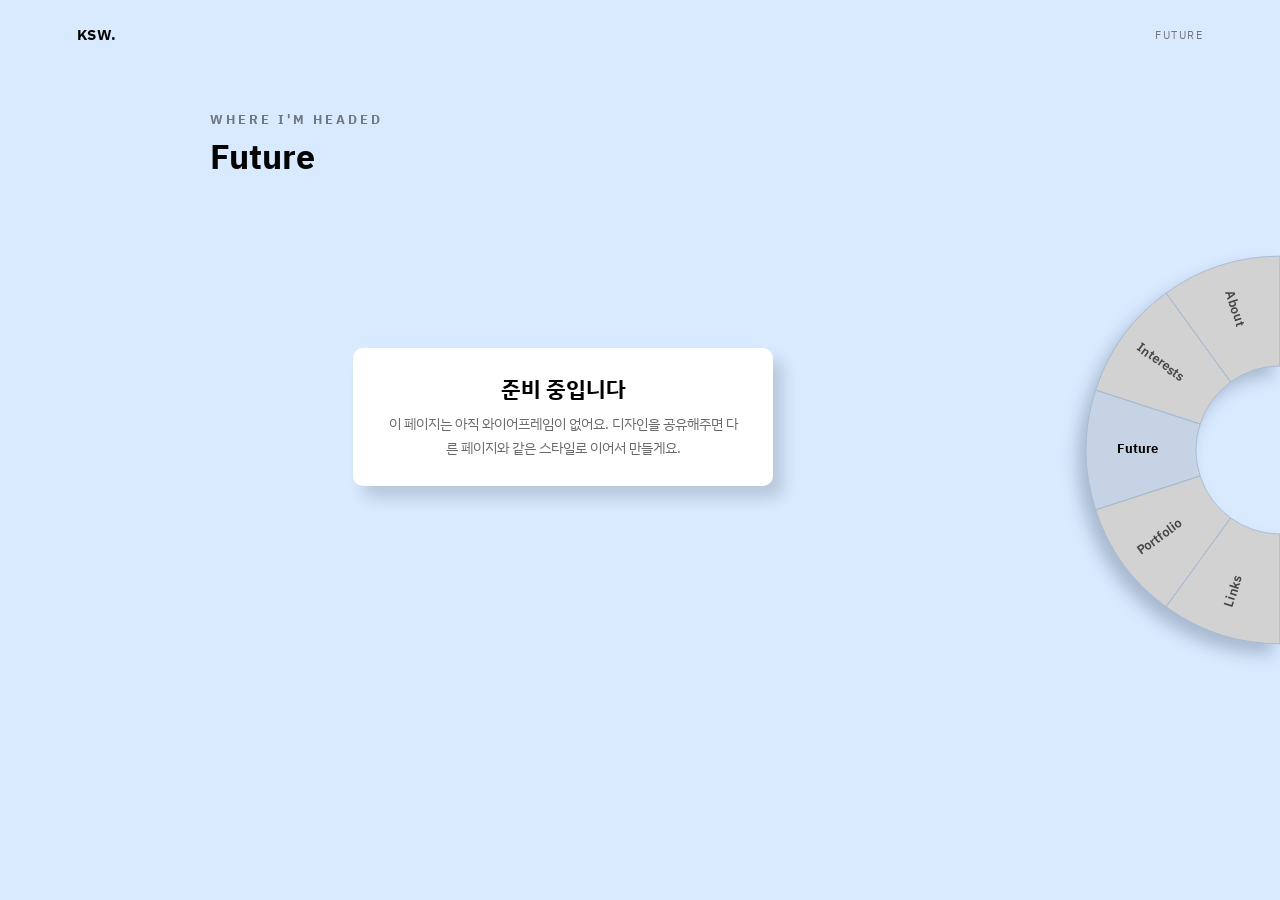
==== future.html @ 8eec10b5 "1st commit" ====
<!doctype html>
<html lang="ko">
  <head>
    <meta charset="UTF-8" />
    <meta name="viewport" content="width=device-width, initial-scale=1.0" />
    <title>Future — 김승원</title>
    <link rel="stylesheet" href="Styles/Default_styles.css" />
    <link rel="stylesheet" href="Styles/wheel-menu.css" />
    <link rel="stylesheet" href="Styles/subpage.css" />
    <script src="Scripts/wheel-menu.js" defer></script>
  </head>
  <body class="subpage-body">
    <nav class="subpage-nav">
      <a class="subpage-logo" href="index.html">KSW</a>
      <span class="subpage-crumb">Future</span>
    </nav>

    <main class="subpage-page">
      <nav class="wheel-wrap" data-wheel-menu data-active="Future" aria-label="주요 메뉴">
        <svg viewBox="0 0 520 520" preserveAspectRatio="none" xmlns="http://www.w3.org/2000/svg"></svg>
      </nav>

      <div class="subpage-container">
        <div>
          <p class="subpage-eyebrow">Where I'm Headed</p>
          <h1 class="subpage-title">Future</h1>
        </div>

        <div class="stub-panel">
          <div class="content-card">
            <h2>준비 중입니다</h2>
            <p>이 페이지는 아직 와이어프레임이 없어요. 디자인을 공유해주면 다른 페이지와 같은 스타일로 이어서 만들게요.</p>
          </div>
        </div>
      </div>
    </main>
  </body>
</html>
---- Styles/Default_styles.css ----
@import url('https://fonts.googleapis.com/css2?family=IBM+Plex+Sans+KR:wght@300;400;500;600;700;800;900&display=swap');

:root {
  --page-bg: #dce9fb;
  --box: #adadad;
  --ink: #050505;
  --wheel: #c7c7c7;
  --wheel-line: #1a1a1a;
}

/* Design system variables from spec */
:root {
  --design-bg: #d9eaff;
  --base-gap: 45px;
  --wide-gap: 70px;
  --shadow-x: 10px;
  --shadow-y: 12px;
  --shadow-blur: 15px;
  --shadow-color: rgba(15, 24, 38, 0.16);
  --font-ui: "IBM Plex Sans KR", Pretendard, "Noto Sans KR", Arial, sans-serif;
  --text-regular-size: 25px;
  --text-emphasis-size: 45px;
  --text-subject-size: 70px;
  --text-regular-leading: 45px;
  --text-emphasis-leading: 45px;
  --text-subject-leading: 70px;
}

* {
  box-sizing: border-box;
}

/* smooth crossfade + gentle scale when navigating between pages */
@view-transition {
  navigation: auto;
}
@keyframes vt-fade-in {
  from {
    opacity: 0;
    transform: scale(0.98);
  }
  to {
    opacity: 1;
    transform: scale(1);
  }
}
@keyframes vt-fade-out {
  from {
    opacity: 1;
    transform: scale(1);
  }
  to {
    opacity: 0;
    transform: scale(1.02);
  }
}
::view-transition-old(root) {
  animation: 280ms cubic-bezier(0.4, 0, 0.2, 1) both vt-fade-out;
}
::view-transition-new(root) {
  animation: 280ms cubic-bezier(0.4, 0, 0.2, 1) both vt-fade-in;
}

html,
body {
  margin: 0;
  min-height: 100%;
}

body {
  min-width: 320px;
  overflow: hidden;
  background: var(--page-bg);
  font-family: var(--font-ui);
  -webkit-font-smoothing: antialiased;
  -moz-osx-font-smoothing: grayscale;
}

.intro-page {
  position: relative;
  min-height: 100vh;
  overflow: hidden;
  background: var(--page-bg);
  display: flex;
  align-items: center;
  justify-content: center;
  padding: 40px 0;
}

.photo-stack {
  position: absolute;
  left: 6.5%;
  top: 18%;
  width: 300px;
  height: 360px;
}

.photo-card {
  position: absolute;
  margin: 0;
  background: #c4c4c4;
  border: 1.5px solid rgba(15, 24, 38, 0.24);
  box-shadow: 14px 16px 32px rgba(0, 0, 0, 0.18);
}

.photo-card--note {
  z-index: 3;
  left: 0;
  top: 0;
  width: 150px;
  height: 150px;
  display: grid;
  place-items: center;
}
.photo-card--middle {
  z-index: 2;
  left: 100px;
  top: 92px;
  width: 170px;
  height: 160px;
}
.photo-card--bottom {
  z-index: 1;
  left: 38px;
  top: 230px;
  width: 220px;
  height: 150px;
}
.photo-card figcaption {
  padding: 1rem;
  color: #1d1d1d;
  font-size: clamp(0.95rem, 1.25vw, 1.05rem);
  font-weight: 600;
  line-height: 1.45;
  text-align: center;
}

.intro-copy {
  position: absolute;
  top: 50%;
  left: 50%;
  transform: translate(-50%, -50%);
  width: min(780px, 84vw);
  z-index: 2;
  text-align: center;
  color: var(--ink);
}
.intro-role {
  margin: 0;
  font-size: clamp(2.6rem, 4vw, 4.4rem);
  font-weight: 800;
  line-height: 1.08;
  letter-spacing: 0.02em;
  text-transform: uppercase;
}
.intro-name {
  position: relative;
  margin: 0.35rem 0 0;
  font-size: clamp(5.8rem, 11vw, 9.8rem);
  font-weight: 900;
  line-height: 0.92;
  letter-spacing: -0.12em;
  text-shadow: 10px 12px 20px rgba(0, 0, 0, 0.18);
}

.wheel-wrap {
  position: absolute;
  top: 50%;
  right: 5.5%;
  margin: 0;
  width: min(340px, 28vw);
  aspect-ratio: 360 / 520;
  transform: translateY(-50%);
}

.page-anchor-section {
  margin: 0 auto 1.5rem;
  padding: 1.25rem 1.5rem;
  max-width: 44rem;
  background: rgba(255, 255, 255, 0.74);
  border: 1px solid rgba(15, 24, 38, 0.16);
  border-radius: 16px;
  box-shadow: 0 10px 24px rgba(15, 24, 38, 0.1);
}

.page-anchor-section h2 {
  margin: 0 0 0.4rem;
  font-size: clamp(1.2rem, 2vw, 1.6rem);
}

.page-anchor-section p {
  margin: 0;
  line-height: 1.6;
}

.wheel-wrap svg {
  width: 100%;
  height: 100%;
  overflow: visible;
}

.wedge-group {
  cursor: pointer;
  transition: transform 0.2s ease;
}

.wedge-path {
  fill: var(--wheel);
  stroke: var(--wheel-line);
  stroke-width: 1.4px;
  transition: fill 0.2s ease;
}

.wedge-group:hover .wedge-path,
.wedge-group:focus-within .wedge-path {
  fill: #9fb4ce;
}

.wedge-label {
  font-family: inherit;
  font-weight: 600;
  font-size: 15px;
  fill: #3a3a3a;
  pointer-events: none;
}

.wedge-label-active {
  font-size: 19px;
  font-weight: 800;
  fill: var(--ink);
}

@media (max-width: 700px) {
  body {
    overflow-x: hidden;
    overflow-y: auto;
  }
  .intro-page {
    min-height: 780px;
  }
  .photo-stack {
    left: 6%;
    top: 43%;
    width: 51%;
    height: 42%;
  }
  .intro-copy {
    top: 9%;
    left: 6%;
    text-align: left;
  }
  .intro-role {
    font-size: clamp(1.8rem, 8vw, 2.5rem);
  }
  .intro-name {
    font-size: clamp(5.2rem, 22vw, 7rem);
  }
  .wheel-wrap {
    top: auto;
    right: -28%;
    bottom: 5%;
    width: min(360px, 70vw);
  }
}
---- Styles/wheel-menu.css ----
/* Reusable semicircular wheel menu. Override .wheel-wrap placement per page as needed. */
.wheel-wrap {
  --wheel-fill: #d2d2d2;
  --wheel-divider: #a9bbd0;
  --wheel-hover: #9fb4ce;
  --wheel-label: #454545;
  --wheel-active: #050505;
  --wheel-base-width: 360px;
  --wheel-base-height: 520px;
  --wheel-base-font: 25px;
  --wheel-base-active-font: 31px;
  position: fixed;
  top: 50%;
  right: 0;
  margin: 0;
  width: min(420px, 36vw);
  aspect-ratio: var(--wheel-base-width) / var(--wheel-base-height);
  transform: translateY(-50%);
  z-index: 4;
  pointer-events: none;
}

.wheel-wrap svg {
  width: 100%;
  height: 100%;
  display: block;
  margin: 0;
  padding: 0;
  overflow: visible;
  pointer-events: auto;
  filter: drop-shadow(-8px 10px 8px rgba(42, 61, 85, 0.28));
  transform-box: fill-box;
  transform-origin: center center;
}

.wheel-wrap.wheel-transitioning svg {
  animation: wheel-spin 0.52s ease-in-out forwards;
}

@keyframes wheel-spin {
  from {
    transform: rotate(0deg);
  }
  to {
    transform: rotate(360deg);
  }
}

.wheel-wrap a {
  text-decoration: none;
}

.wedge-group {
  cursor: pointer;
  transition: transform 0.2s ease;
  transform-origin: center center;
  pointer-events: auto;
}

.wedge-path {
  fill: var(--wheel-fill);
  stroke: var(--wheel-divider);
  stroke-width: 1.2px;
  transition: fill 0.2s ease;
}

.wedge-path-active {
  fill: #c6d3e5;
}

.wedge-group:hover .wedge-path,
.wedge-group:focus-within .wedge-path {
  fill: var(--wheel-hover);
}

.wheel-divider {
  stroke: var(--wheel-divider);
  stroke-width: 1px;
  pointer-events: none;
}

.wedge-label {
  font-family: "IBM Plex Sans KR", Arial, sans-serif;
  font-size: calc(var(--wheel-base-font) * (100vw / 1728));
  font-weight: 600;
  fill: var(--wheel-label);
  pointer-events: none;
}

.wedge-label-active {
  font-size: calc(var(--wheel-base-active-font) * (100vw / 1728));
  font-weight: 700;
  fill: var(--wheel-active);
}

.wheel-hub {
  fill: transparent;
  stroke: none;
}
---- Styles/subpage.css ----
/* ============================================================
   subpage.css — shared foundation for every content page
   (About / Interests / Future / Portfolio / Links).

   Load order on a subpage:
     Default_styles.css  -> global tokens + hero page
     wheel-menu.css       -> the wheel nav component
     subpage.css           -> THIS file: shared subpage layout
     [page].css (optional)-> page-specific tweaks (e.g. about.css)
   ============================================================ */

body.subpage-body {
  overflow-x: hidden;
  overflow-y: auto;
  background: var(--design-bg, var(--page-bg));
}

.subpage-page {
  position: relative;
  min-height: 100vh;
  padding: 110px max(6vw, 40px) 140px;
  display: block;
}

/* sticky top bar: site logo + current page name */
.subpage-nav {
  position: fixed;
  top: 0;
  left: 0;
  right: 0;
  display: flex;
  align-items: center;
  justify-content: space-between;
  padding: 24px max(6vw, 40px);
  z-index: 30;
  background: linear-gradient(var(--design-bg, var(--page-bg)) 55%, transparent);
  pointer-events: none;
}
.subpage-nav a,
.subpage-nav span {
  pointer-events: auto;
}
.subpage-logo {
  font-weight: 800;
  font-size: 15px;
  letter-spacing: 0.5px;
  color: var(--ink);
  text-decoration: none;
}
.subpage-logo::after {
  content: ".";
}
.subpage-crumb {
  font-size: 11px;
  letter-spacing: 1.5px;
  text-transform: uppercase;
  color: rgba(5, 5, 5, 0.5);
}

/* main content column: leaves room on the right for the fixed wheel */
.subpage-container {
  width: min(860px, 94%);
  margin: 0 auto;
  padding-right: min(160px, 12vw);
  display: flex;
  flex-direction: column;
  gap: var(--wide-gap, 56px);
}

.subpage-eyebrow {
  font-weight: 800;
  font-size: 12.5px;
  letter-spacing: 3px;
  text-transform: uppercase;
  color: rgba(5, 5, 5, 0.5);
  margin: 0 0 6px;
}
.subpage-title {
  margin: 0;
  font-size: clamp(24px, 3vw, 34px);
  font-weight: 800;
  color: var(--ink);
}

/* generic white content card */
.content-card {
  background: #fff;
  border-radius: 10px;
  padding: 26px 30px;
  margin-bottom: 24px;
  box-shadow: var(--shadow-x, 10px) var(--shadow-y, 12px) var(--shadow-blur, 15px)
    var(--shadow-color, rgba(15, 24, 38, 0.16));
}

/* placeholder for a photo not yet supplied */
.placeholder-photo {
  background: var(--box, #adadad);
  border: 1.5px solid rgba(15, 24, 38, 0.24);
  box-shadow: var(--shadow-x, 10px) var(--shadow-y, 12px) var(--shadow-blur, 15px)
    var(--shadow-color, rgba(15, 24, 38, 0.16));
  display: flex;
  align-items: center;
  justify-content: center;
  flex-direction: column;
  gap: 8px;
  text-align: center;
  color: #2b2b2b;
  flex-shrink: 0;
}
.placeholder-photo svg {
  width: 30px;
  height: 30px;
  opacity: 0.55;
}
.placeholder-photo span {
  font-size: 12px;
  line-height: 1.5;
  padding: 0 10px;
}

/* two-photo overlapping collage, used by interest cards etc. */
.photo-collage {
  position: relative;
  flex: 0 0 150px;
  width: 150px;
  height: 150px;
}
.photo-collage .placeholder-photo {
  position: absolute;
}
.photo-collage .collage-back {
  left: 0;
  top: 20%;
  width: 78%;
  height: 80%;
  z-index: 1;
}
.photo-collage .collage-front {
  right: 0;
  top: 0;
  width: 56%;
  height: 56%;
  z-index: 2;
}

/* a row pairing a photo (placeholder or collage) with a text card */
.info-row {
  display: flex;
  gap: 22px;
  align-items: stretch;
}
.info-row.reverse {
  flex-direction: row-reverse;
}
.info-row .content-card {
  flex: 1;
  display: flex;
  flex-direction: column;
  justify-content: center;
  gap: 8px;
}
.info-row-title {
  font-size: 18px;
  font-weight: 800;
  color: var(--ink);
}
.info-row-text {
  margin: 0;
  font-size: 13.5px;
  line-height: 1.75;
  color: rgba(5, 5, 5, 0.65);
}

/* a wide, emphasized quote banner */
.quote-card {
  background: #fff;
  border-radius: 12px;
  box-shadow: 0 24px 64px rgba(15, 24, 38, 0.18);
  padding: 36px 40px;
  text-align: center;
}
.quote-card p {
  margin: 0;
  font-weight: 900;
  font-size: var(--text-emphasis-size, 32px);
  line-height: var(--text-emphasis-leading, 1.4);
}

/* typography scale (design spec) */
.text-regular {
  font-size: var(--text-regular-size, 16px);
  line-height: var(--text-regular-leading, 1.6);
  font-weight: 400;
}
.text-emphasis {
  font-size: var(--text-emphasis-size, 22px);
  line-height: var(--text-emphasis-leading, 1.4);
  font-weight: 700;
}
.text-subject {
  font-size: var(--text-subject-size, 34px);
  line-height: var(--text-subject-leading, 1.15);
  font-weight: 900;
}

/* image size utilities (design spec) */
.img-small {
  width: 200px;
  height: 200px;
  object-fit: cover;
}
.img-medium {
  width: 300px;
  height: 300px;
  object-fit: cover;
}
.img-large {
  width: 600px;
  height: 400px;
  object-fit: cover;
}

/* textbox size utilities (design spec) */
.box-main {
  width: 100%;
  max-width: 700px;
  min-height: 300px;
  border-radius: 10px;
}
.box-sub {
  width: 100%;
  max-width: 700px;
  min-height: 250px;
  border-radius: 10px;
}
.box-medium {
  width: 100%;
  max-width: 700px;
  min-height: 200px;
  border-radius: 10px;
}
.box-link {
  width: 100%;
  max-width: 700px;
  min-height: 100px;
  border-radius: 10px;
}

/* "coming soon" placeholder used by pages not designed yet */
.stub-panel {
  min-height: 40vh;
  display: flex;
  align-items: center;
  justify-content: center;
  text-align: center;
}
.stub-panel .content-card {
  max-width: 420px;
}
.stub-panel h2 {
  margin: 0 0 8px;
  font-size: 22px;
  font-weight: 800;
}
.stub-panel p {
  margin: 0;
  font-size: 14px;
  line-height: 1.7;
  color: rgba(5, 5, 5, 0.6);
}

/* wheel fixed to the right edge, always visible while scrolling */
.subpage-page .wheel-wrap {
  position: fixed;
  top: 50%;
  right: 0;
  transform: translateY(-50%);
  z-index: 40;
}

@media (max-width: 900px) {
  .subpage-page {
    padding: 90px 24px 260px;
  }
  .subpage-container {
    padding-right: 0;
  }
  .info-row,
  .info-row.reverse {
    flex-direction: column;
  }
  .photo-collage {
    width: 100%;
    height: 140px;
  }
  .subpage-page .wheel-wrap {
    position: fixed;
    top: auto;
    bottom: 4px;
    right: -26%;
    transform: none;
    width: min(360px, 70vw);
    opacity: 0.92;
  }
}
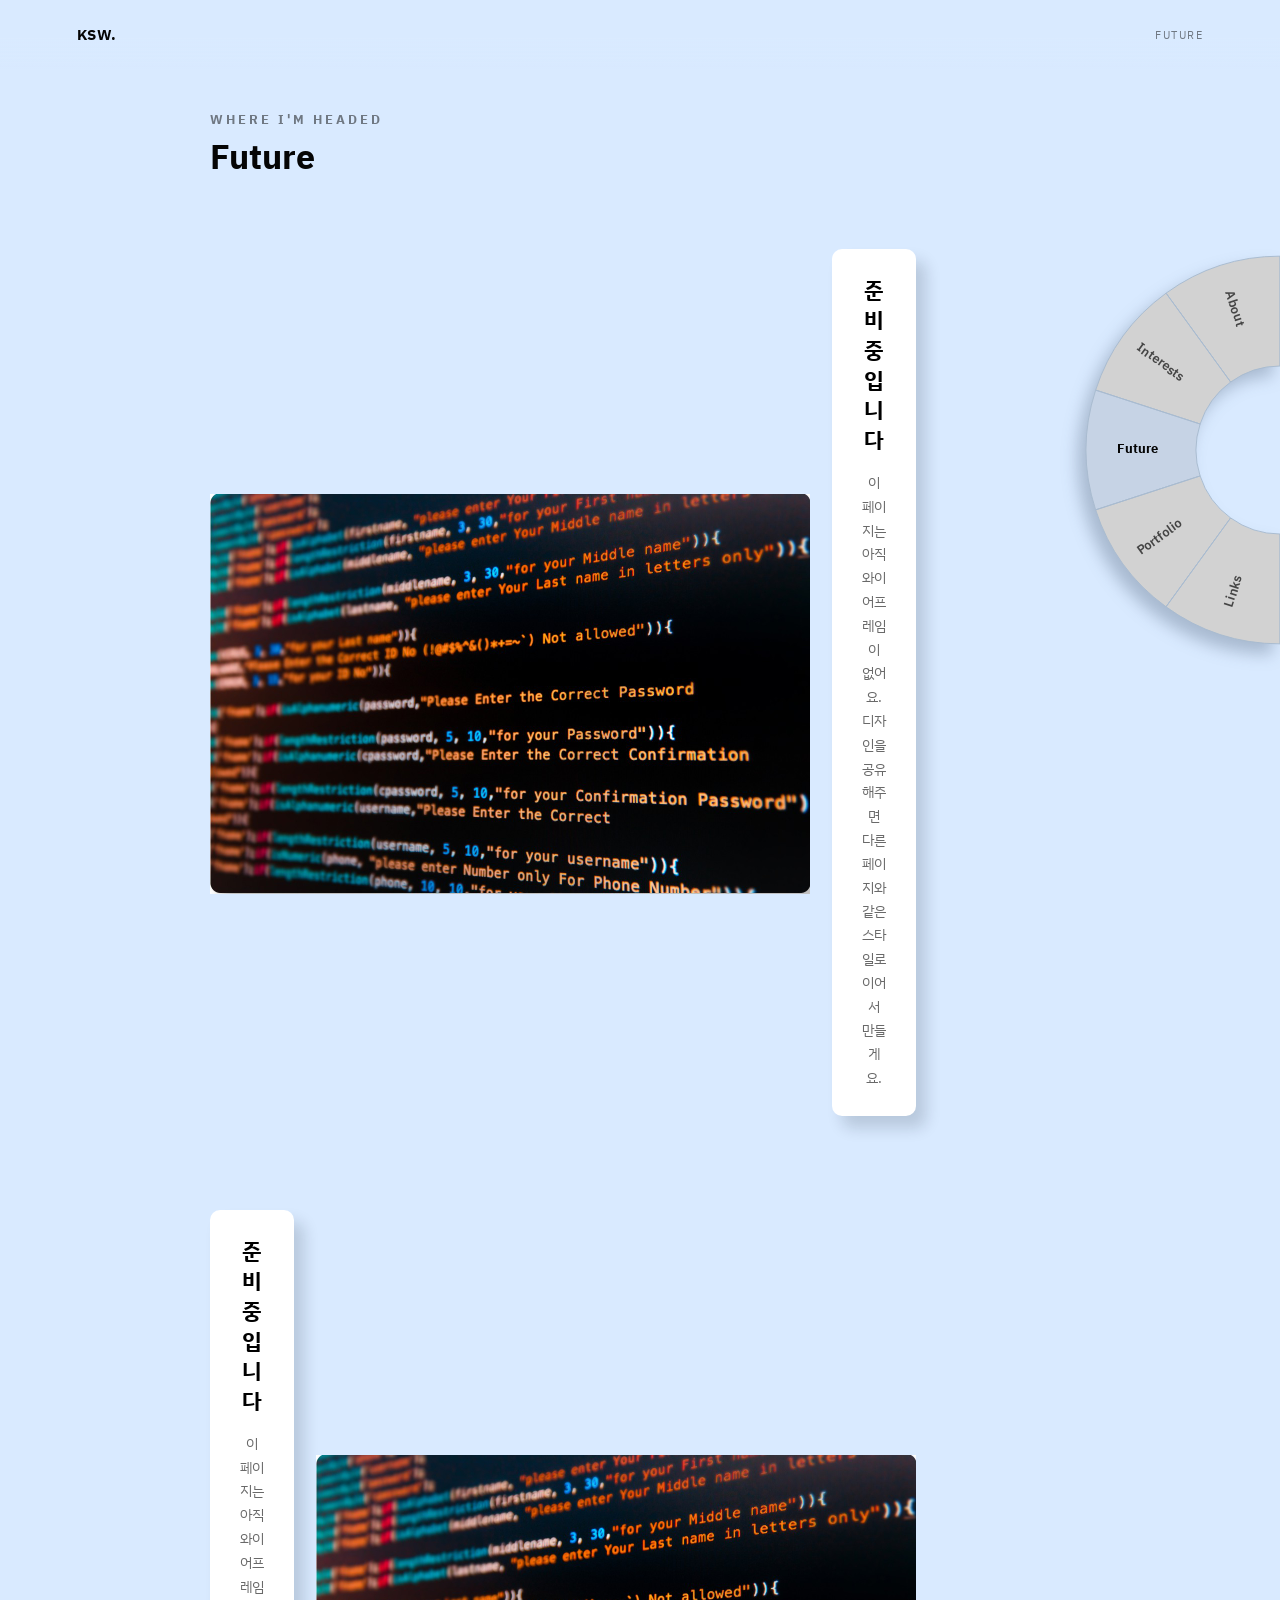
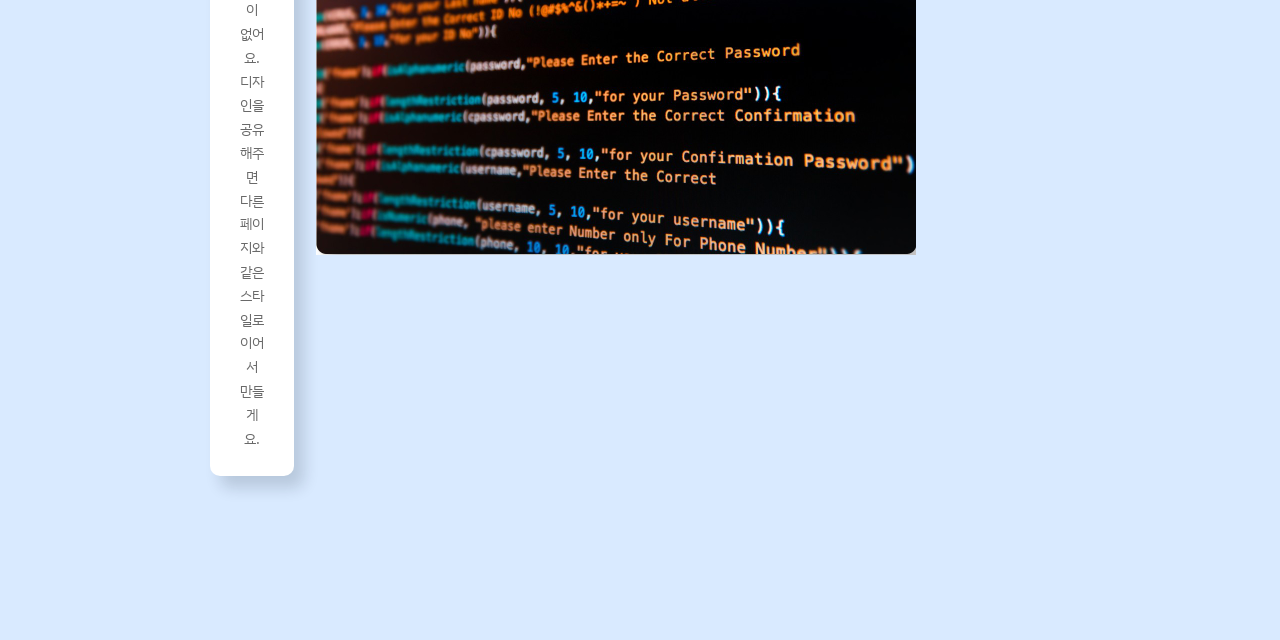
==== commit d447688f: "3rd commit" ====
--- a/future.html
+++ b/future.html
@@ -1,31 +1,36 @@
 <!doctype html>
 <html lang="ko">
-  <head>
-    <meta charset="UTF-8" />
-    <meta name="viewport" content="width=device-width, initial-scale=1.0" />
-    <title>Future — 김승원</title>
-    <link rel="stylesheet" href="Styles/Default_styles.css" />
-    <link rel="stylesheet" href="Styles/wheel-menu.css" />
-    <link rel="stylesheet" href="Styles/subpage.css" />
-    <script src="Scripts/wheel-menu.js" defer></script>
-  </head>
-  <body class="subpage-body">
-    <nav class="subpage-nav">
-      <a class="subpage-logo" href="index.html">KSW</a>
-      <span class="subpage-crumb">Future</span>
+
+<head>
+  <meta charset="UTF-8" />
+  <meta name="viewport" content="width=device-width, initial-scale=1.0" />
+  <title>Future — 김승원</title>
+  <link rel="stylesheet" href="Styles/Default_styles.css" />
+  <link rel="stylesheet" href="Styles/wheel-menu.css" />
+  <link rel="stylesheet" href="Styles/subpage.css" />
+  <script src="Scripts/wheel-menu.js" defer></script>
+</head>
+
+<body class="subpage-body">
+  <nav class="subpage-nav">
+    <a class="subpage-logo" href="index.html">KSW</a>
+    <span class="subpage-crumb">Future</span>
+  </nav>
+
+  <main class="subpage-page">
+    <nav class="wheel-wrap" data-wheel-menu data-active="Future" aria-label="주요 메뉴">
+      <svg viewBox="0 0 520 520" preserveAspectRatio="none" xmlns="http://www.w3.org/2000/svg"></svg>
     </nav>
 
-    <main class="subpage-page">
-      <nav class="wheel-wrap" data-wheel-menu data-active="Future" aria-label="주요 메뉴">
-        <svg viewBox="0 0 520 520" preserveAspectRatio="none" xmlns="http://www.w3.org/2000/svg"></svg>
-      </nav>
-
-      <div class="subpage-container">
-        <div>
-          <p class="subpage-eyebrow">Where I'm Headed</p>
-          <h1 class="subpage-title">Future</h1>
+    <div class="subpage-container">
+      <div>
+        <p class="subpage-eyebrow">Where I'm Headed</p>
+        <h1 class="subpage-title">Future</h1>
+      </div>
+      <div class="info-row">
+        <div class="stub-panel">
+          <img src="/Images/Large IMGbox.jpg" class="img-large">
         </div>
-
         <div class="stub-panel">
           <div class="content-card">
             <h2>준비 중입니다</h2>
@@ -33,6 +38,19 @@
           </div>
         </div>
       </div>
-    </main>
-  </body>
-</html>
+      <div class="info-row reverse">
+        <div class="stub-panel">
+          <img src="/Images/Large IMGbox.jpg" class="img-large">
+        </div>
+        <div class="stub-panel">
+          <div class="content-card">
+            <h2>준비 중입니다</h2>
+            <p>이 페이지는 아직 와이어프레임이 없어요. 디자인을 공유해주면 다른 페이지와 같은 스타일로 이어서 만들게요.</p>
+          </div>
+        </div>
+      </div>
+    </div>
+  </main>
+</body>
+
+</html>
--- a/Styles/subpage.css
+++ b/Styles/subpage.css
@@ -36,10 +36,12 @@
   background: linear-gradient(var(--design-bg, var(--page-bg)) 55%, transparent);
   pointer-events: none;
 }
+
 .subpage-nav a,
 .subpage-nav span {
   pointer-events: auto;
 }
+
 .subpage-logo {
   font-weight: 800;
   font-size: 15px;
@@ -47,9 +49,11 @@
   color: var(--ink);
   text-decoration: none;
 }
+
 .subpage-logo::after {
   content: ".";
 }
+
 .subpage-crumb {
   font-size: 11px;
   letter-spacing: 1.5px;
@@ -75,6 +79,7 @@
   color: rgba(5, 5, 5, 0.5);
   margin: 0 0 6px;
 }
+
 .subpage-title {
   margin: 0;
   font-size: clamp(24px, 3vw, 34px);
@@ -88,16 +93,14 @@
   border-radius: 10px;
   padding: 26px 30px;
   margin-bottom: 24px;
-  box-shadow: var(--shadow-x, 10px) var(--shadow-y, 12px) var(--shadow-blur, 15px)
-    var(--shadow-color, rgba(15, 24, 38, 0.16));
+  box-shadow: var(--shadow-x, 10px) var(--shadow-y, 12px) var(--shadow-blur, 15px) var(--shadow-color, rgba(15, 24, 38, 0.16));
 }
 
 /* placeholder for a photo not yet supplied */
 .placeholder-photo {
   background: var(--box, #adadad);
   border: 1.5px solid rgba(15, 24, 38, 0.24);
-  box-shadow: var(--shadow-x, 10px) var(--shadow-y, 12px) var(--shadow-blur, 15px)
-    var(--shadow-color, rgba(15, 24, 38, 0.16));
+  box-shadow: var(--shadow-x, 10px) var(--shadow-y, 12px) var(--shadow-blur, 15px) var(--shadow-color, rgba(15, 24, 38, 0.16));
   display: flex;
   align-items: center;
   justify-content: center;
@@ -107,11 +110,13 @@
   color: #2b2b2b;
   flex-shrink: 0;
 }
+
 .placeholder-photo svg {
   width: 30px;
   height: 30px;
   opacity: 0.55;
 }
+
 .placeholder-photo span {
   font-size: 12px;
   line-height: 1.5;
@@ -125,9 +130,11 @@
   width: 150px;
   height: 150px;
 }
+
 .photo-collage .placeholder-photo {
   position: absolute;
 }
+
 .photo-collage .collage-back {
   left: 0;
   top: 20%;
@@ -135,6 +142,7 @@
   height: 80%;
   z-index: 1;
 }
+
 .photo-collage .collage-front {
   right: 0;
   top: 0;
@@ -149,9 +157,11 @@
   gap: 22px;
   align-items: stretch;
 }
+
 .info-row.reverse {
   flex-direction: row-reverse;
 }
+
 .info-row .content-card {
   flex: 1;
   display: flex;
@@ -159,11 +169,13 @@
   justify-content: center;
   gap: 8px;
 }
+
 .info-row-title {
   font-size: 18px;
   font-weight: 800;
   color: var(--ink);
 }
+
 .info-row-text {
   margin: 0;
   font-size: 13.5px;
@@ -179,6 +191,7 @@
   padding: 36px 40px;
   text-align: center;
 }
+
 .quote-card p {
   margin: 0;
   font-weight: 900;
@@ -192,11 +205,13 @@
   line-height: var(--text-regular-leading, 1.6);
   font-weight: 400;
 }
+
 .text-emphasis {
   font-size: var(--text-emphasis-size, 22px);
   line-height: var(--text-emphasis-leading, 1.4);
   font-weight: 700;
 }
+
 .text-subject {
   font-size: var(--text-subject-size, 34px);
   line-height: var(--text-subject-leading, 1.15);
@@ -209,11 +224,13 @@
   height: 200px;
   object-fit: cover;
 }
+
 .img-medium {
   width: 300px;
   height: 300px;
   object-fit: cover;
 }
+
 .img-large {
   width: 600px;
   height: 400px;
@@ -227,18 +244,21 @@
   min-height: 300px;
   border-radius: 10px;
 }
+
 .box-sub {
   width: 100%;
   max-width: 700px;
   min-height: 250px;
   border-radius: 10px;
 }
+
 .box-medium {
   width: 100%;
   max-width: 700px;
   min-height: 200px;
   border-radius: 10px;
 }
+
 .box-link {
   width: 100%;
   max-width: 700px;
@@ -254,14 +274,17 @@
   justify-content: center;
   text-align: center;
 }
+
 .stub-panel .content-card {
   max-width: 420px;
 }
+
 .stub-panel h2 {
   margin: 0 0 8px;
   font-size: 22px;
   font-weight: 800;
 }
+
 .stub-panel p {
   margin: 0;
   font-size: 14px;
@@ -282,17 +305,21 @@
   .subpage-page {
     padding: 90px 24px 260px;
   }
+
   .subpage-container {
     padding-right: 0;
   }
+
   .info-row,
   .info-row.reverse {
     flex-direction: column;
   }
+
   .photo-collage {
     width: 100%;
     height: 140px;
   }
+
   .subpage-page .wheel-wrap {
     position: fixed;
     top: auto;
@@ -302,4 +329,4 @@
     width: min(360px, 70vw);
     opacity: 0.92;
   }
-}
+}
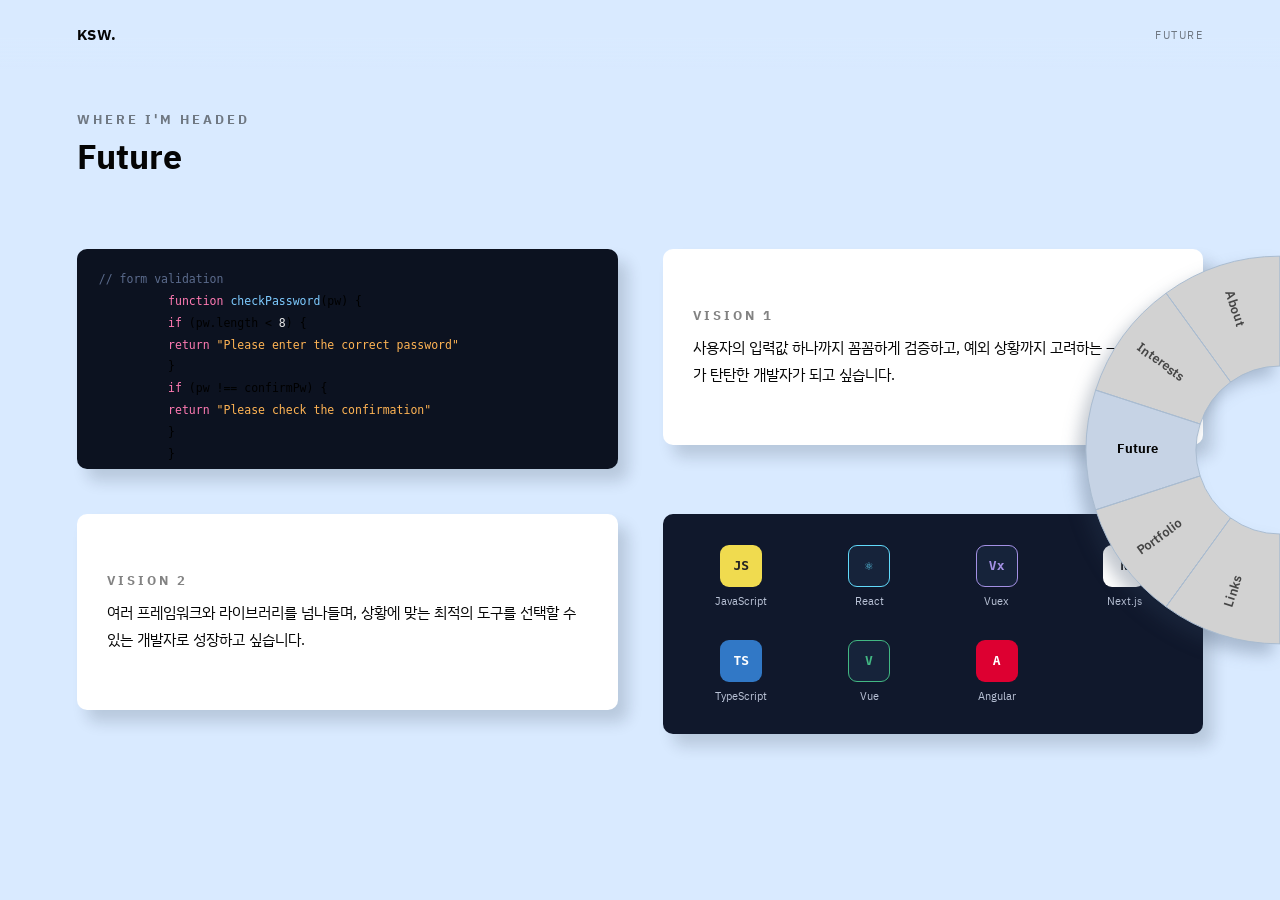
==== commit 2354e988: "4th commit" ====
--- a/future.html
+++ b/future.html
@@ -8,6 +8,7 @@
   <link rel="stylesheet" href="Styles/Default_styles.css" />
   <link rel="stylesheet" href="Styles/wheel-menu.css" />
   <link rel="stylesheet" href="Styles/subpage.css" />
+  <link rel="stylesheet" href="Styles/future.css" />
   <script src="Scripts/wheel-menu.js" defer></script>
 </head>
 
@@ -27,27 +28,60 @@
         <p class="subpage-eyebrow">Where I'm Headed</p>
         <h1 class="subpage-title">Future</h1>
       </div>
-      <div class="info-row">
-        <div class="stub-panel">
-          <img src="/Images/Large IMGbox.jpg" class="img-large">
+
+      <div class="vision-grid">
+
+        <div class="vision-cell code-shot" aria-hidden="true"><span class="cm">// form validation</span>
+          <span class="kw">function</span> <span class="fn">checkPassword</span>(pw) {
+          <span class="kw">if</span> (pw.length &lt; <span class="pl">8</span>) {
+          <span class="kw">return</span> <span class="str">"Please enter the correct password"</span>
+          }
+          <span class="kw">if</span> (pw !== confirmPw) {
+          <span class="kw">return</span> <span class="str">"Please check the confirmation"</span>
+          }
+          }
+
+          <span class="kw">function</span> <span class="fn">checkUsername</span>(name) {
+          <span class="kw">if</span> (!/^[a-zA-Z]+$/.test(name)) {
+          <span class="kw">return</span> <span class="str">"Letters only for username"</span>
+          }
+          }
         </div>
-        <div class="stub-panel">
-          <div class="content-card">
-            <h2>준비 중입니다</h2>
-            <p>이 페이지는 아직 와이어프레임이 없어요. 디자인을 공유해주면 다른 페이지와 같은 스타일로 이어서 만들게요.</p>
+
+        <div class="vision-cell content-card">
+          <p class="subpage-eyebrow">Vision 1</p>
+          <p class="vision-text">사용자의 입력값 하나까지 꼼꼼하게 검증하고, 예외 상황까지 고려하는&nbsp;— 기본기가 탄탄한 개발자가 되고 싶습니다.</p>
+        </div>
+
+        <div class="vision-cell content-card">
+          <p class="subpage-eyebrow">Vision 2</p>
+          <p class="vision-text">여러 프레임워크와 라이브러리를 넘나들며, 상황에 맞는 최적의 도구를 선택할 수 있는 개발자로 성장하고 싶습니다.</p>
+        </div>
+
+        <div class="vision-cell tech-stack" aria-hidden="true">
+          <div class="tech-badge">
+            <div class="tech-chip js">JS</div><span>JavaScript</span>
+          </div>
+          <div class="tech-badge">
+            <div class="tech-chip react">⚛</div><span>React</span>
+          </div>
+          <div class="tech-badge">
+            <div class="tech-chip vuex">Vx</div><span>Vuex</span>
+          </div>
+          <div class="tech-badge">
+            <div class="tech-chip next">N</div><span>Next.js</span>
+          </div>
+          <div class="tech-badge">
+            <div class="tech-chip ts">TS</div><span>TypeScript</span>
+          </div>
+          <div class="tech-badge">
+            <div class="tech-chip vue">V</div><span>Vue</span>
+          </div>
+          <div class="tech-badge">
+            <div class="tech-chip angular">A</div><span>Angular</span>
           </div>
         </div>
-      </div>
-      <div class="info-row reverse">
-        <div class="stub-panel">
-          <img src="/Images/Large IMGbox.jpg" class="img-large">
-        </div>
-        <div class="stub-panel">
-          <div class="content-card">
-            <h2>준비 중입니다</h2>
-            <p>이 페이지는 아직 와이어프레임이 없어요. 디자인을 공유해주면 다른 페이지와 같은 스타일로 이어서 만들게요.</p>
-          </div>
-        </div>
+
       </div>
     </div>
   </main>
--- a/Styles/Default_styles.css
+++ b/Styles/Default_styles.css
@@ -24,6 +24,8 @@
   --text-regular-leading: 45px;
   --text-emphasis-leading: 45px;
   --text-subject-leading: 70px;
+  --Default--Row--Int: calc(100vw / 1728);
+  --Default--Column--Int: calc(100vw / 1117);
 }
 
 * {
@@ -34,29 +36,35 @@
 @view-transition {
   navigation: auto;
 }
+
 @keyframes vt-fade-in {
   from {
     opacity: 0;
     transform: scale(0.98);
   }
+
   to {
     opacity: 1;
     transform: scale(1);
   }
 }
+
 @keyframes vt-fade-out {
   from {
     opacity: 1;
     transform: scale(1);
   }
+
   to {
     opacity: 0;
     transform: scale(1.02);
   }
 }
+
 ::view-transition-old(root) {
   animation: 280ms cubic-bezier(0.4, 0, 0.2, 1) both vt-fade-out;
 }
+
 ::view-transition-new(root) {
   animation: 280ms cubic-bezier(0.4, 0, 0.2, 1) both vt-fade-in;
 }
@@ -112,6 +120,7 @@
   display: grid;
   place-items: center;
 }
+
 .photo-card--middle {
   z-index: 2;
   left: 100px;
@@ -119,6 +128,7 @@
   width: 170px;
   height: 160px;
 }
+
 .photo-card--bottom {
   z-index: 1;
   left: 38px;
@@ -126,6 +136,7 @@
   width: 220px;
   height: 150px;
 }
+
 .photo-card figcaption {
   padding: 1rem;
   color: #1d1d1d;
@@ -145,6 +156,7 @@
   text-align: center;
   color: var(--ink);
 }
+
 .intro-role {
   margin: 0;
   font-size: clamp(2.6rem, 4vw, 4.4rem);
@@ -153,6 +165,7 @@
   letter-spacing: 0.02em;
   text-transform: uppercase;
 }
+
 .intro-name {
   position: relative;
   margin: 0.35rem 0 0;
@@ -235,30 +248,36 @@
     overflow-x: hidden;
     overflow-y: auto;
   }
+
   .intro-page {
     min-height: 780px;
   }
+
   .photo-stack {
     left: 6%;
     top: 43%;
     width: 51%;
     height: 42%;
   }
+
   .intro-copy {
     top: 9%;
     left: 6%;
     text-align: left;
   }
+
   .intro-role {
     font-size: clamp(1.8rem, 8vw, 2.5rem);
   }
+
   .intro-name {
     font-size: clamp(5.2rem, 22vw, 7rem);
   }
+
   .wheel-wrap {
     top: auto;
     right: -28%;
     bottom: 5%;
     width: min(360px, 70vw);
   }
-}
+}
--- a/Styles/subpage.css
+++ b/Styles/subpage.css
@@ -9,6 +9,12 @@
      [page].css (optional)-> page-specific tweaks (e.g. about.css)
    ============================================================ */
 
+
+:root {
+  --Default--Row--Int: calc(100vw / 1728);
+  --Default--Column--Int: calc(100vw / 1117);
+}
+
 body.subpage-body {
   overflow-x: hidden;
   overflow-y: auto;
@@ -63,9 +69,8 @@
 
 /* main content column: leaves room on the right for the fixed wheel */
 .subpage-container {
-  width: min(860px, 94%);
+  width: 100%;
   margin: 0 auto;
-  padding-right: min(160px, 12vw);
   display: flex;
   flex-direction: column;
   gap: var(--wide-gap, 56px);
@@ -232,8 +237,8 @@
 }
 
 .img-large {
-  width: 600px;
-  height: 400px;
+  width: calc(600 * --Default--Column--Int);
+  height: calc(400 * --Default--Row--Int);
   object-fit: cover;
 }
 
--- a/Styles/future.css
+++ b/Styles/future.css
@@ -0,0 +1,101 @@
+/* future.css — page-specific rules on top of subpage.css */
+
+.vision-grid {
+  display: grid;
+  grid-template-columns: 1fr 1fr;
+  grid-auto-rows: 220px;
+  gap: var(--base-gap, 32px);
+}
+
+.vision-cell {
+  border-radius: 10px;
+  overflow: hidden;
+}
+
+.vision-cell.content-card {
+  display: flex;
+  flex-direction: column;
+  justify-content: center;
+}
+.vision-cell .subpage-eyebrow {
+  margin-bottom: 10px;
+}
+.vision-cell p.vision-text {
+  margin: 0;
+  font-size: 15px;
+  line-height: 1.8;
+  color: var(--ink);
+}
+
+/* decorative code block */
+.code-shot {
+  background: #0c1220;
+  box-shadow: var(--shadow-x, 10px) var(--shadow-y, 12px) var(--shadow-blur, 15px)
+    var(--shadow-color, rgba(15, 24, 38, 0.16));
+  padding: 20px 22px;
+  font-family: "SFMono-Regular", Consolas, monospace;
+  font-size: 11.5px;
+  line-height: 1.9;
+  overflow: hidden;
+  white-space: pre;
+}
+.code-shot .kw { color: #ff7ab2; }
+.code-shot .fn { color: #7ecbff; }
+.code-shot .str { color: #ffb454; }
+.code-shot .cm { color: #5b6b8c; }
+.code-shot .pl { color: #e6e6e6; }
+
+/* tech stack panel */
+.tech-stack {
+  background: #10182c;
+  box-shadow: var(--shadow-x, 10px) var(--shadow-y, 12px) var(--shadow-blur, 15px)
+    var(--shadow-color, rgba(15, 24, 38, 0.16));
+  display: grid;
+  grid-template-columns: repeat(4, 1fr);
+  gap: 14px;
+  align-items: center;
+  justify-items: center;
+  padding: 22px;
+}
+.tech-badge {
+  display: flex;
+  flex-direction: column;
+  align-items: center;
+  gap: 6px;
+}
+.tech-chip {
+  width: 42px;
+  height: 42px;
+  border-radius: 9px;
+  display: flex;
+  align-items: center;
+  justify-content: center;
+  font-weight: 800;
+  font-size: 13px;
+  font-family: "SFMono-Regular", Consolas, monospace;
+}
+.tech-badge span {
+  font-size: 10.5px;
+  color: #b9c2d6;
+}
+.tech-chip.js { background: #f0db4f; color: #222; }
+.tech-chip.ts { background: #3178c6; color: #fff; }
+.tech-chip.react { background: #16233a; color: #61dafb; border: 1px solid #61dafb; }
+.tech-chip.vue { background: #16233a; color: #42b883; border: 1px solid #42b883; }
+.tech-chip.vuex { background: #16233a; color: #a390e4; border: 1px solid #a390e4; }
+.tech-chip.angular { background: #dd0031; color: #fff; }
+.tech-chip.next { background: #fff; color: #111; }
+
+@media (max-width: 900px) {
+  .vision-grid {
+    grid-template-columns: 1fr;
+    grid-auto-rows: auto;
+  }
+  .code-shot,
+  .tech-stack {
+    min-height: 200px;
+  }
+  .tech-stack {
+    grid-template-columns: repeat(4, 1fr);
+  }
+}
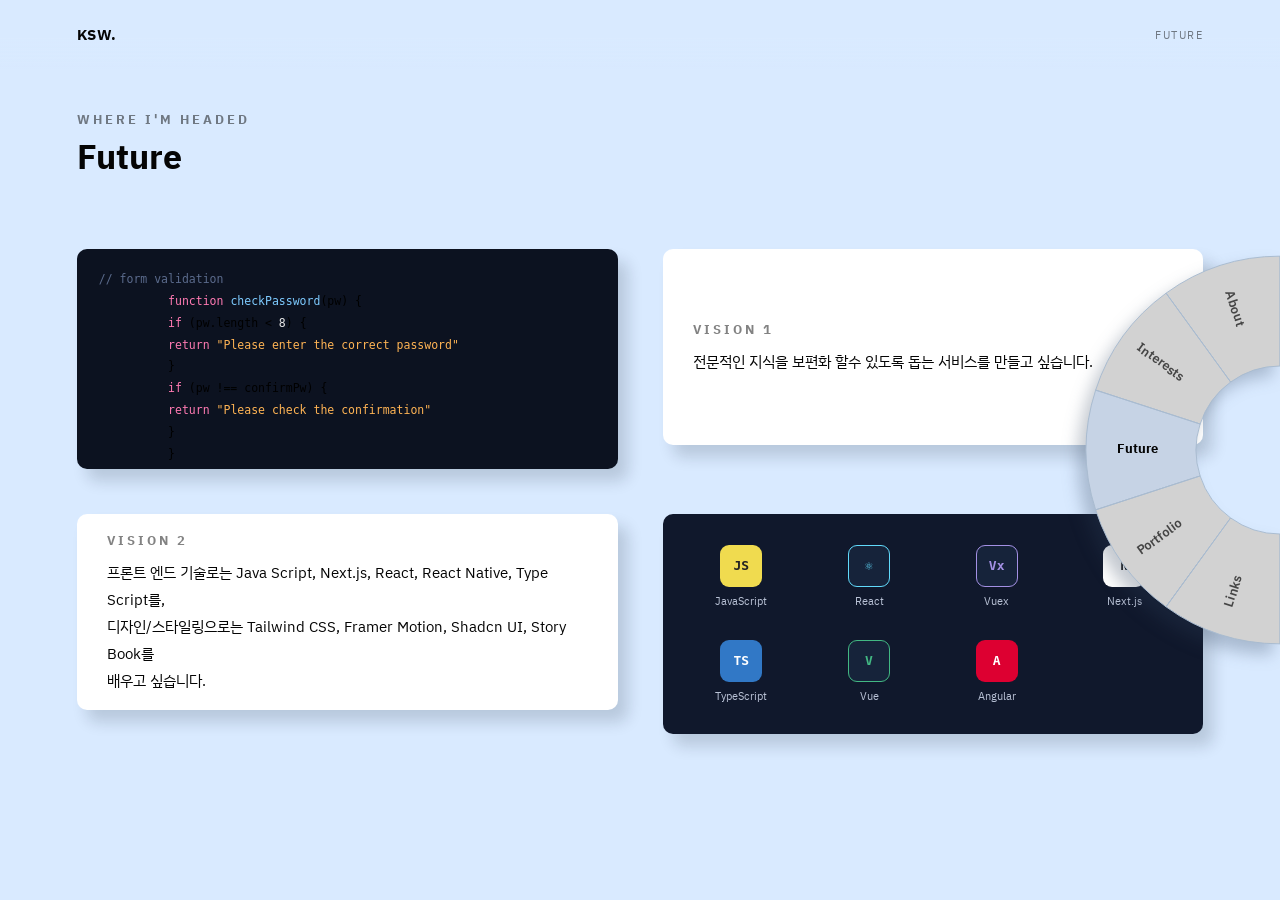
==== commit a851d024: "5th commit" ====
--- a/future.html
+++ b/future.html
@@ -50,12 +50,13 @@
 
         <div class="vision-cell content-card">
           <p class="subpage-eyebrow">Vision 1</p>
-          <p class="vision-text">사용자의 입력값 하나까지 꼼꼼하게 검증하고, 예외 상황까지 고려하는&nbsp;— 기본기가 탄탄한 개발자가 되고 싶습니다.</p>
+          <p class="vision-text">전문적인 지식을 보편화 할수 있도록 돕는 서비스를 만들고 싶습니다.</p>
         </div>
 
         <div class="vision-cell content-card">
           <p class="subpage-eyebrow">Vision 2</p>
-          <p class="vision-text">여러 프레임워크와 라이브러리를 넘나들며, 상황에 맞는 최적의 도구를 선택할 수 있는 개발자로 성장하고 싶습니다.</p>
+          <p class="vision-text">프론트 엔드 기술로는 Java Script, Next.js, React, React Native, Type Script를,<br>디자인/스타일링으로는
+            Tailwind CSS, Framer Motion, Shadcn UI, Story Book를<br>배우고 싶습니다.</p>
         </div>
 
         <div class="vision-cell tech-stack" aria-hidden="true">
